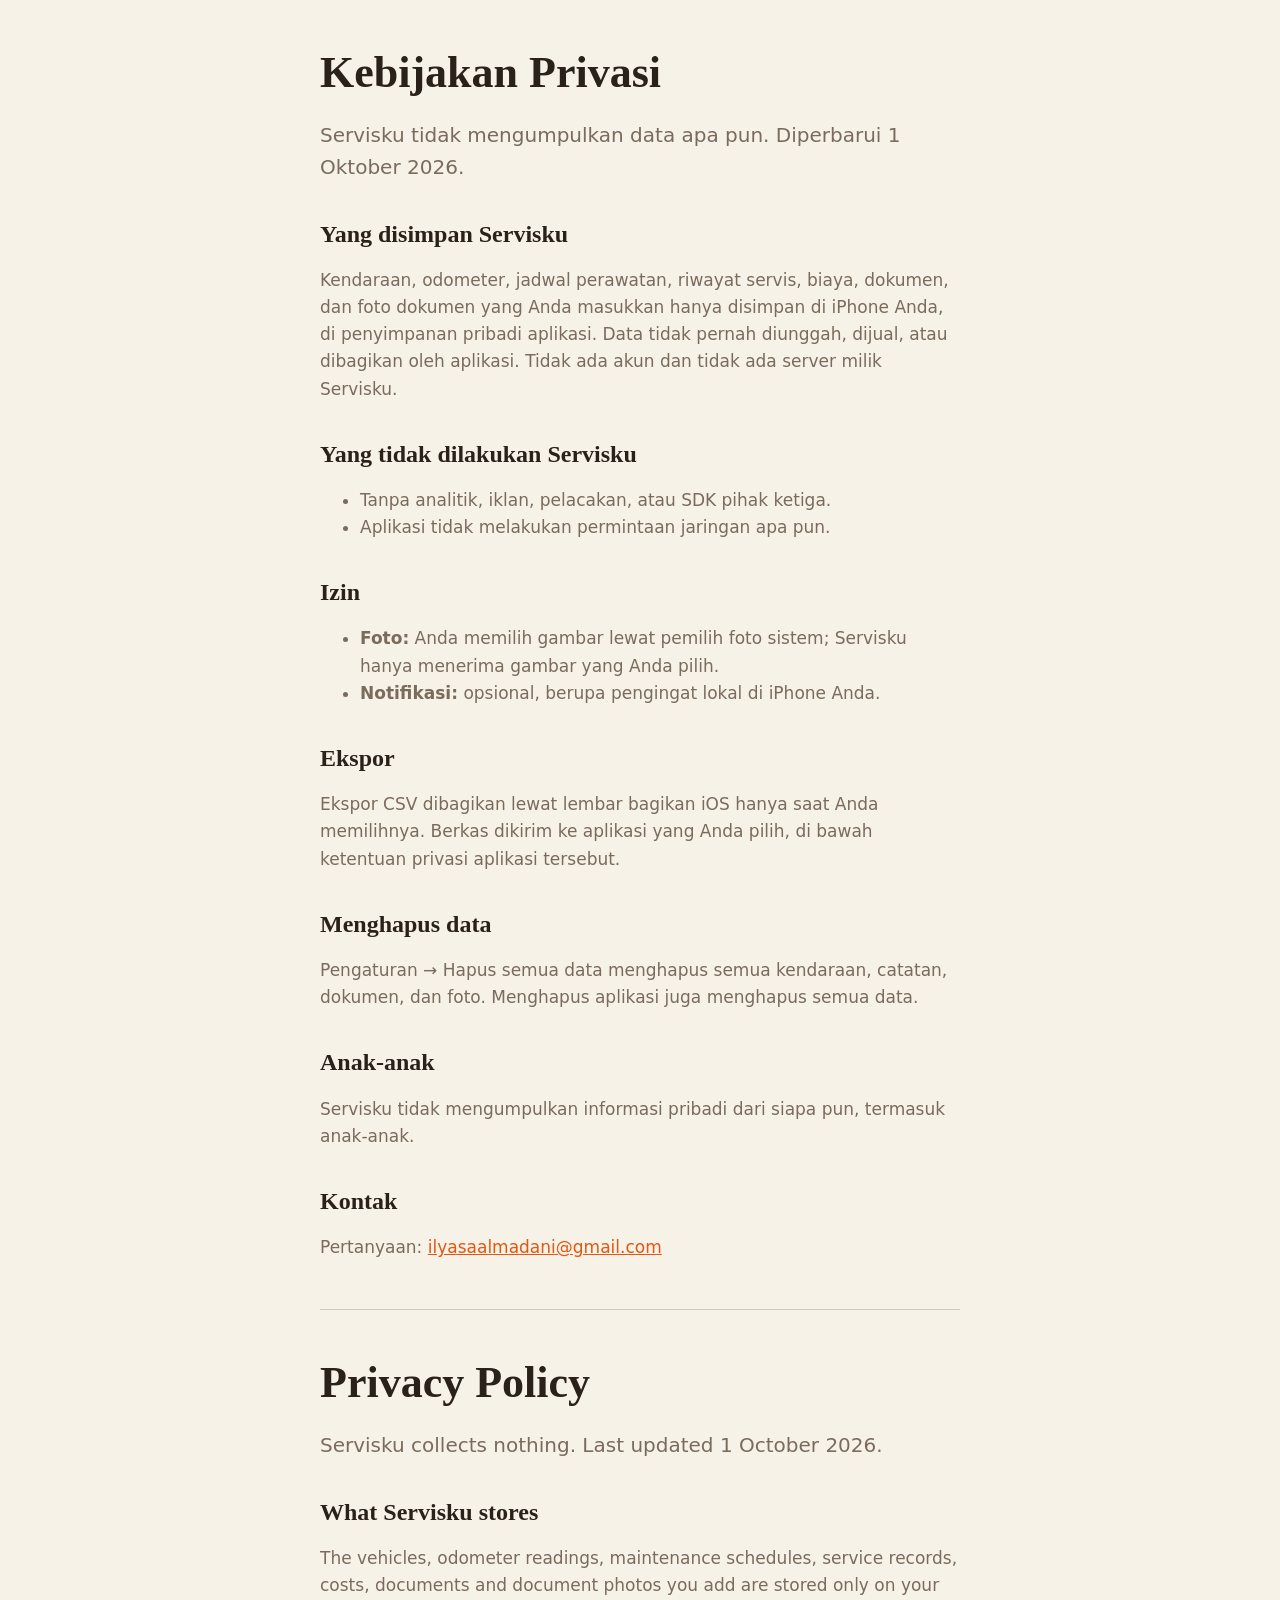
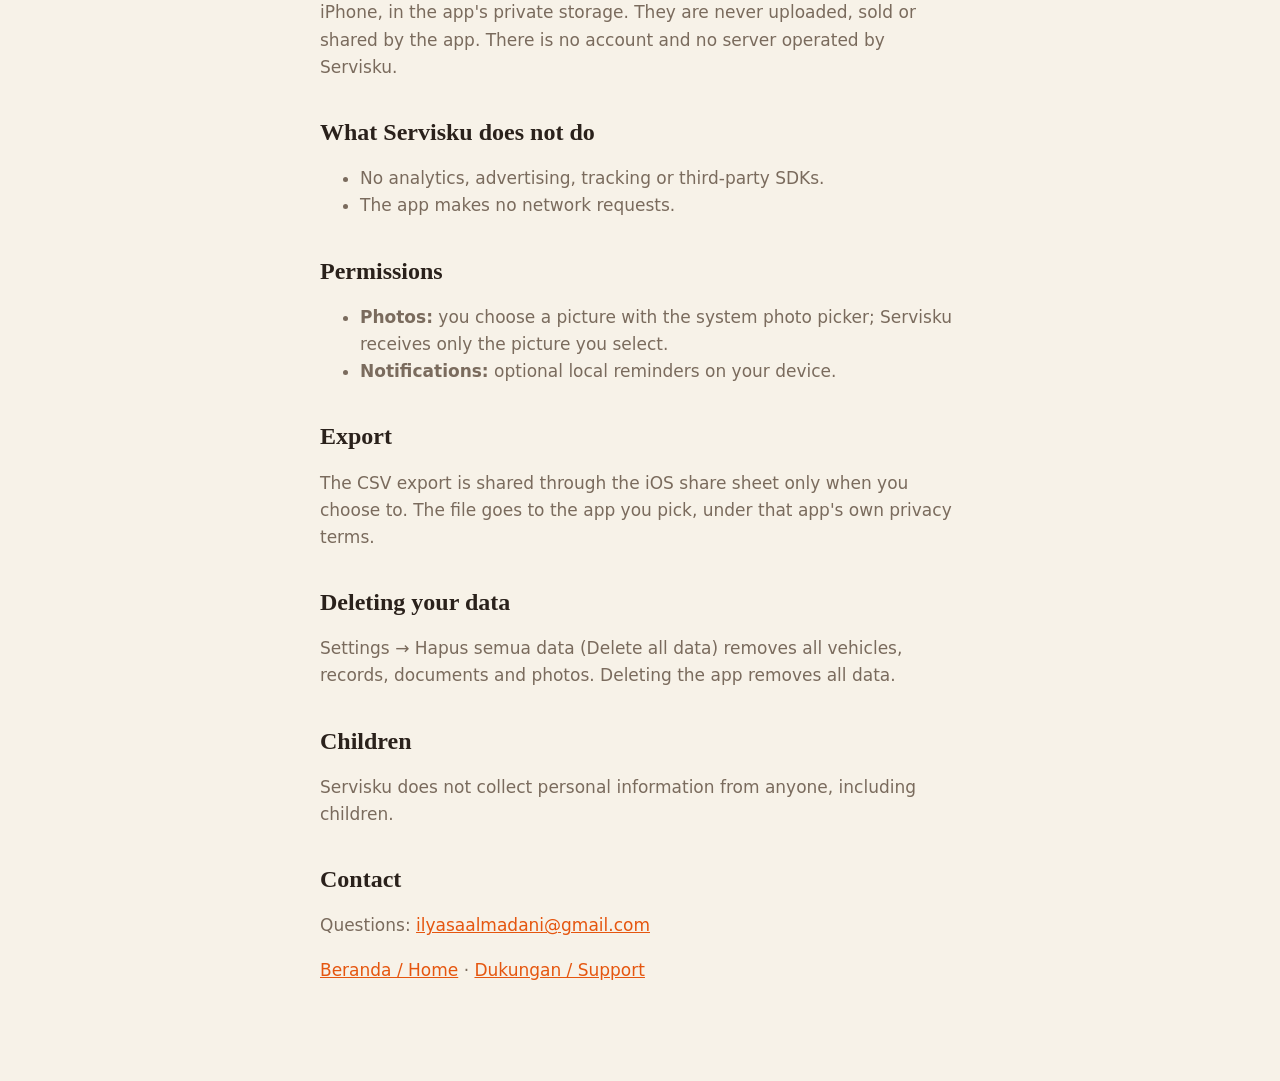
==== privacy.html @ 89b229a6 "Add files via upload" ====
<!doctype html><html lang="id"><head><meta charset="utf-8"><meta name="viewport" content="width=device-width,initial-scale=1"><title>Kebijakan Privasi Servisku</title><link rel="stylesheet" href="style.css"></head><body><main>
<h1>Kebijakan Privasi</h1><p class="lead">Servisku tidak mengumpulkan data apa pun. Diperbarui 1 Oktober 2026.</p>
<h2>Yang disimpan Servisku</h2><p>Kendaraan, odometer, jadwal perawatan, riwayat servis, biaya, dokumen, dan foto dokumen yang Anda masukkan hanya disimpan di iPhone Anda, di penyimpanan pribadi aplikasi. Data tidak pernah diunggah, dijual, atau dibagikan oleh aplikasi. Tidak ada akun dan tidak ada server milik Servisku.</p>
<h2>Yang tidak dilakukan Servisku</h2><ul><li>Tanpa analitik, iklan, pelacakan, atau SDK pihak ketiga.</li><li>Aplikasi tidak melakukan permintaan jaringan apa pun.</li></ul>
<h2>Izin</h2><ul><li><b>Foto:</b> Anda memilih gambar lewat pemilih foto sistem; Servisku hanya menerima gambar yang Anda pilih.</li><li><b>Notifikasi:</b> opsional, berupa pengingat lokal di iPhone Anda.</li></ul>
<h2>Ekspor</h2><p>Ekspor CSV dibagikan lewat lembar bagikan iOS hanya saat Anda memilihnya. Berkas dikirim ke aplikasi yang Anda pilih, di bawah ketentuan privasi aplikasi tersebut.</p>
<h2>Menghapus data</h2><p>Pengaturan → Hapus semua data menghapus semua kendaraan, catatan, dokumen, dan foto. Menghapus aplikasi juga menghapus semua data.</p>
<h2>Anak-anak</h2><p>Servisku tidak mengumpulkan informasi pribadi dari siapa pun, termasuk anak-anak.</p>
<h2>Kontak</h2><p>Pertanyaan: <a href="mailto:ilyasaalmadani@gmail.com">ilyasaalmadani@gmail.com</a></p>
<hr>
<h1>Privacy Policy</h1><p class="lead">Servisku collects nothing. Last updated 1 October 2026.</p>
<h2>What Servisku stores</h2><p>The vehicles, odometer readings, maintenance schedules, service records, costs, documents and document photos you add are stored only on your iPhone, in the app's private storage. They are never uploaded, sold or shared by the app. There is no account and no server operated by Servisku.</p>
<h2>What Servisku does not do</h2><ul><li>No analytics, advertising, tracking or third-party SDKs.</li><li>The app makes no network requests.</li></ul>
<h2>Permissions</h2><ul><li><b>Photos:</b> you choose a picture with the system photo picker; Servisku receives only the picture you select.</li><li><b>Notifications:</b> optional local reminders on your device.</li></ul>
<h2>Export</h2><p>The CSV export is shared through the iOS share sheet only when you choose to. The file goes to the app you pick, under that app's own privacy terms.</p>
<h2>Deleting your data</h2><p>Settings → Hapus semua data (Delete all data) removes all vehicles, records, documents and photos. Deleting the app removes all data.</p>
<h2>Children</h2><p>Servisku does not collect personal information from anyone, including children.</p>
<h2>Contact</h2><p>Questions: <a href="mailto:ilyasaalmadani@gmail.com">ilyasaalmadani@gmail.com</a></p>
<p><a href="index.html">Beranda / Home</a> · <a href="support.html">Dukungan / Support</a></p></main></body></html>
---- style.css ----
:root{--paper:#F7F2E8;--ink:#2A211B;--soft:#7A6B5D;--accent:#E5560F;--card:#FFFBF3}
@media(prefers-color-scheme:dark){:root{--paper:#161210;--ink:#F4ECE0;--soft:#A89A8B;--accent:#FF8F3D;--card:#211B17}}
*{box-sizing:border-box}body{margin:0;background:var(--paper);color:var(--ink);font:17px/1.6 -apple-system,BlinkMacSystemFont,"SF Pro Text",system-ui,sans-serif}
main{max-width:680px;margin:0 auto;padding:48px 20px 80px}h1{font:600 44px/1.15 "New York",Georgia,serif;margin:0 0 8px}h2{font:600 24px/1.3 "New York",Georgia,serif;margin:36px 0 8px}
p,li{color:var(--soft)}a{color:var(--accent)}.lead{font-size:20px;color:var(--soft)}hr{border:0;border-top:1px solid var(--soft);opacity:.3;margin:48px 0}.card{background:var(--card);border-radius:20px;padding:20px 24px;margin:20px 0}
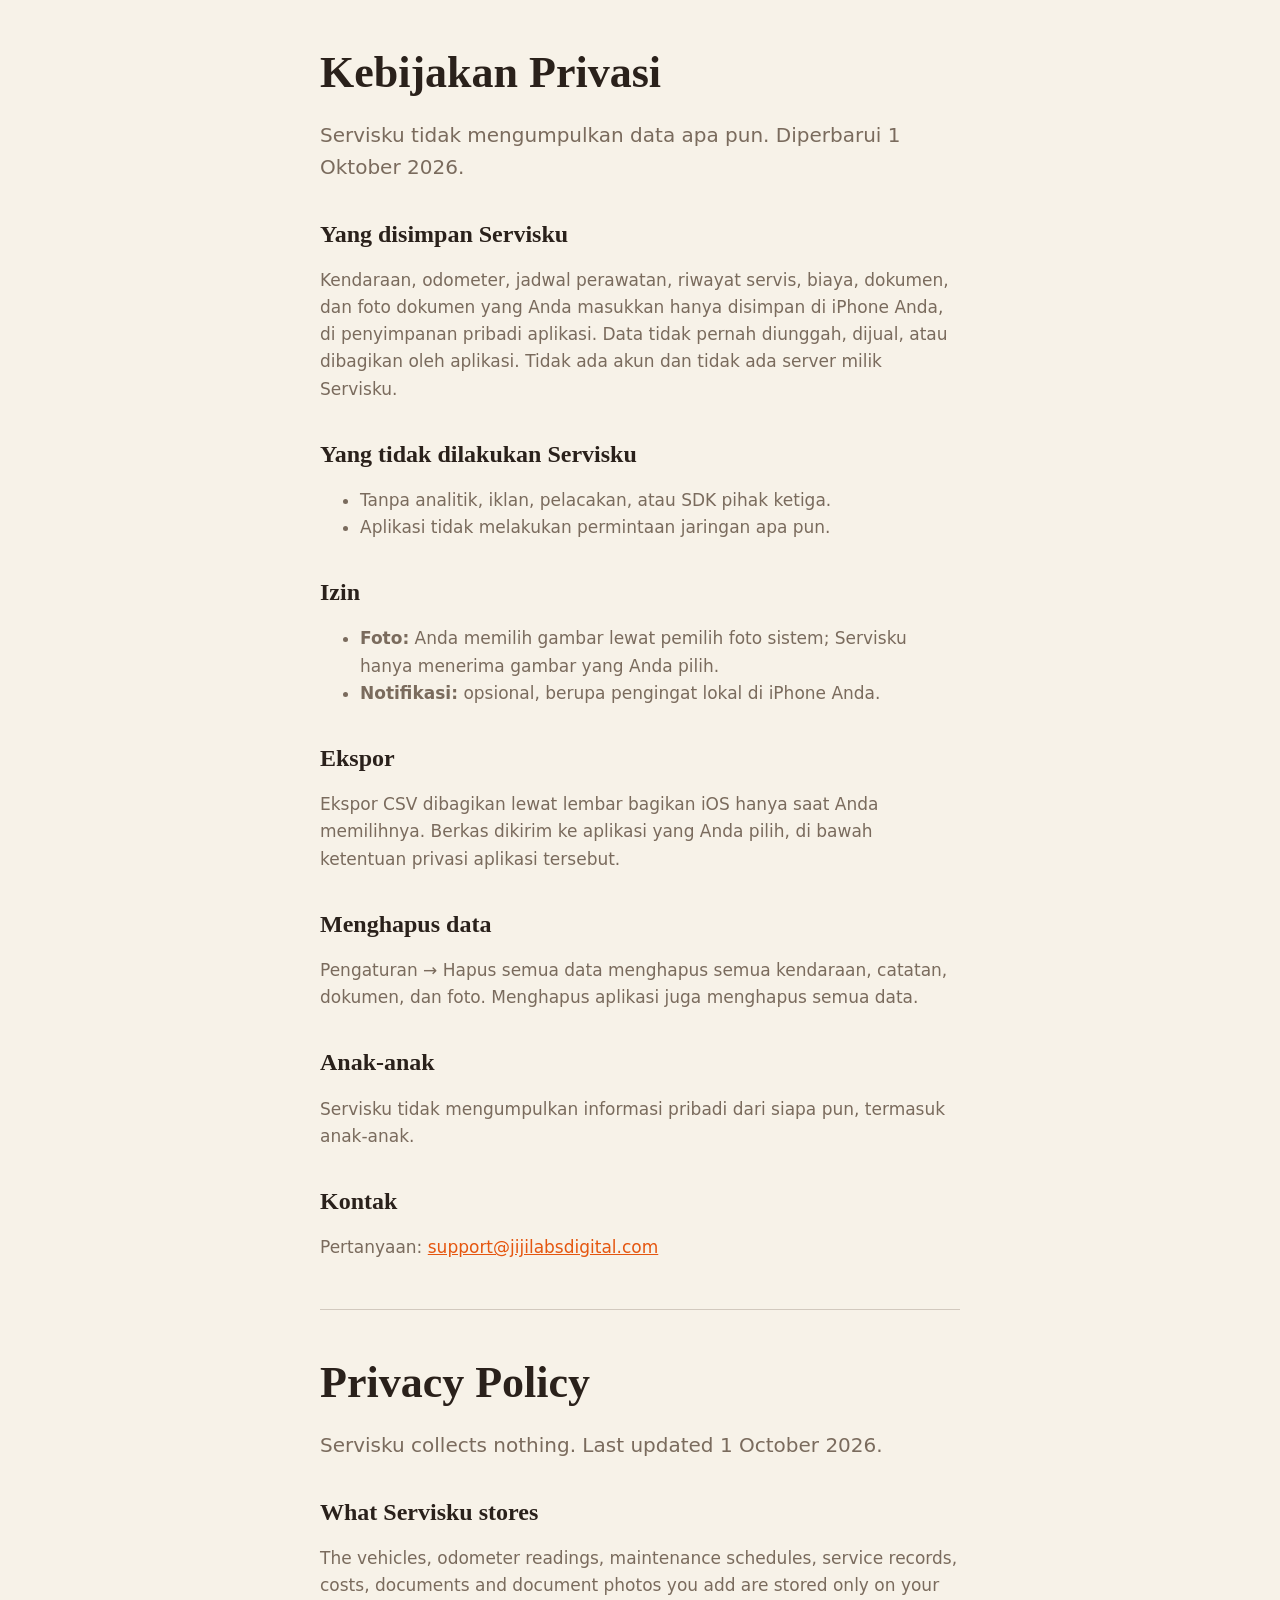
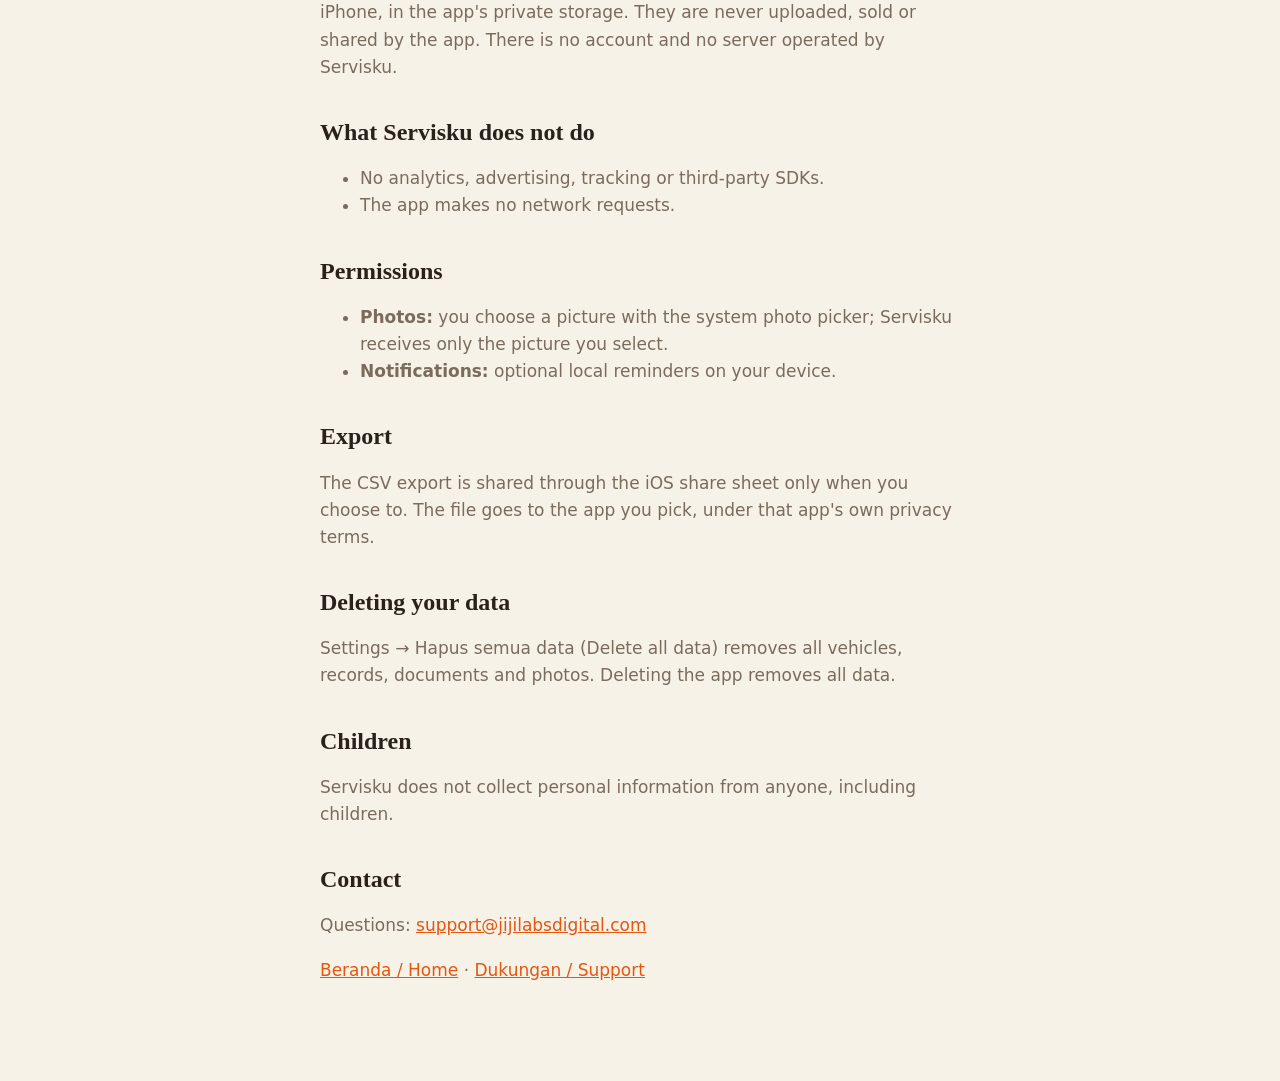
==== commit 4588a785: "Support via support@jijilabsdigital.com; credit Jiji Labs (PT JIJI LABS DIGITAL) Co-Authored-By: Cla" ====
--- a/privacy.html
+++ b/privacy.html
@@ -6,7 +6,7 @@
 <h2>Ekspor</h2><p>Ekspor CSV dibagikan lewat lembar bagikan iOS hanya saat Anda memilihnya. Berkas dikirim ke aplikasi yang Anda pilih, di bawah ketentuan privasi aplikasi tersebut.</p>
 <h2>Menghapus data</h2><p>Pengaturan → Hapus semua data menghapus semua kendaraan, catatan, dokumen, dan foto. Menghapus aplikasi juga menghapus semua data.</p>
 <h2>Anak-anak</h2><p>Servisku tidak mengumpulkan informasi pribadi dari siapa pun, termasuk anak-anak.</p>
-<h2>Kontak</h2><p>Pertanyaan: <a href="mailto:ilyasaalmadani@gmail.com">ilyasaalmadani@gmail.com</a></p>
+<h2>Kontak</h2><p>Pertanyaan: <a href="mailto:support@jijilabsdigital.com">support@jijilabsdigital.com</a></p>
 <hr>
 <h1>Privacy Policy</h1><p class="lead">Servisku collects nothing. Last updated 1 October 2026.</p>
 <h2>What Servisku stores</h2><p>The vehicles, odometer readings, maintenance schedules, service records, costs, documents and document photos you add are stored only on your iPhone, in the app's private storage. They are never uploaded, sold or shared by the app. There is no account and no server operated by Servisku.</p>
@@ -15,5 +15,5 @@
 <h2>Export</h2><p>The CSV export is shared through the iOS share sheet only when you choose to. The file goes to the app you pick, under that app's own privacy terms.</p>
 <h2>Deleting your data</h2><p>Settings → Hapus semua data (Delete all data) removes all vehicles, records, documents and photos. Deleting the app removes all data.</p>
 <h2>Children</h2><p>Servisku does not collect personal information from anyone, including children.</p>
-<h2>Contact</h2><p>Questions: <a href="mailto:ilyasaalmadani@gmail.com">ilyasaalmadani@gmail.com</a></p>
+<h2>Contact</h2><p>Questions: <a href="mailto:support@jijilabsdigital.com">support@jijilabsdigital.com</a></p>
 <p><a href="index.html">Beranda / Home</a> · <a href="support.html">Dukungan / Support</a></p></main></body></html>
